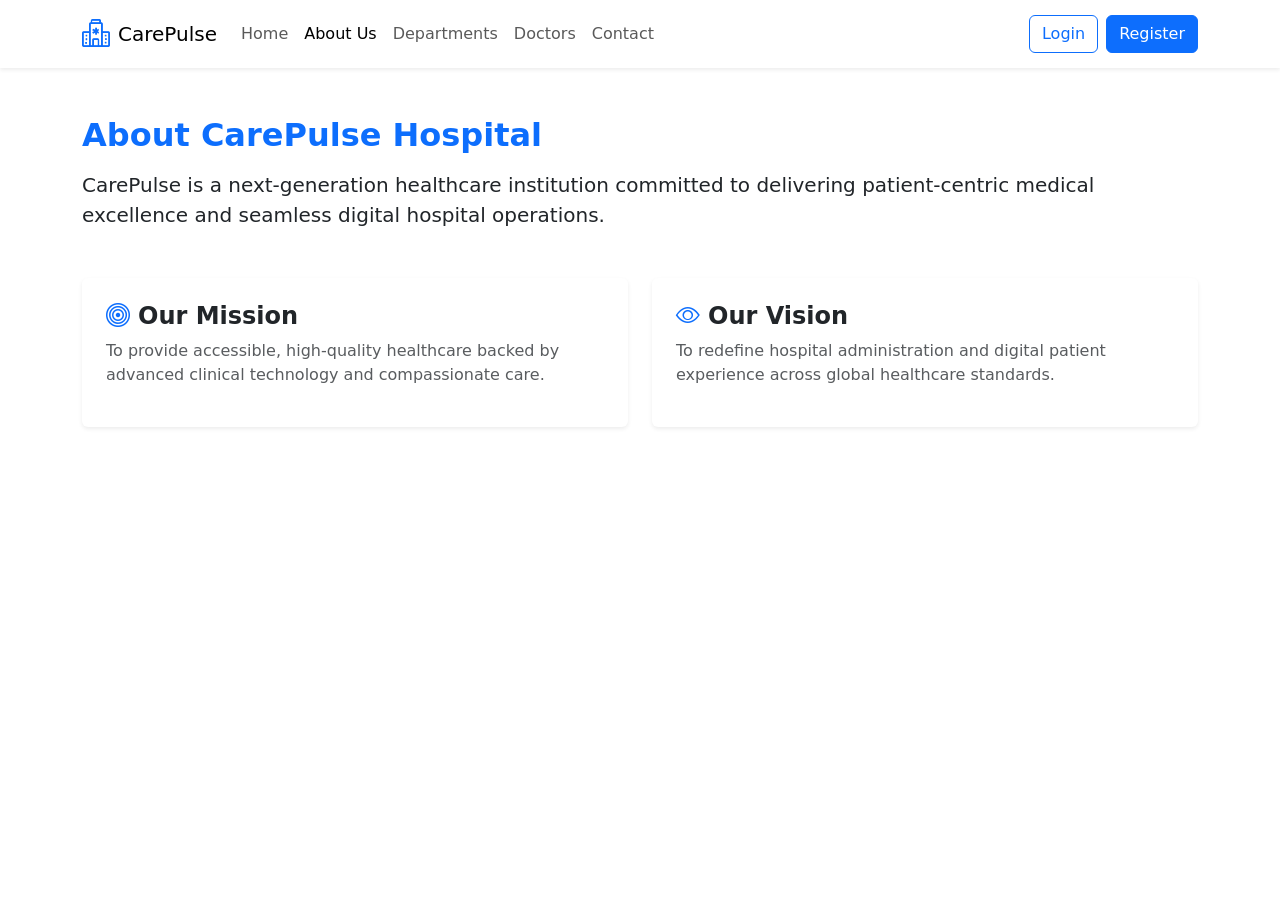
==== frontend/about.html @ 99e7e324 "Initial commit - Patient Management System" ====
<!DOCTYPE html>
<html lang="en">
<head>
    <meta charset="UTF-8">
    <meta name="viewport" content="width=device-width, initial-scale=1.0">
    <title>About Us - CarePulse</title>
    <link href="https://cdn.jsdelivr.net/npm/bootstrap@5.3.2/dist/css/bootstrap.min.css" rel="stylesheet">
    <link href="https://cdn.jsdelivr.net/npm/bootstrap-icons@1.11.1/font/bootstrap-icons.css" rel="stylesheet">
    <link rel="stylesheet" href="/css/style.css">
</head>
<body>
    <nav class="navbar navbar-expand-lg navbar-light bg-white shadow-sm sticky-top">
        <div class="container">
            <a class="navbar-brand d-flex align-items-center" href="/index.html">
                <i class="bi bi-hospital text-primary me-2 fs-3"></i> CarePulse
            </a>
            <div class="collapse navbar-collapse">
                <ul class="navbar-nav me-auto">
                    <li class="nav-item"><a class="nav-link" href="/index.html">Home</a></li>
                    <li class="nav-item"><a class="nav-link active" href="/about.html">About Us</a></li>
                    <li class="nav-item"><a class="nav-link" href="/departments.html">Departments</a></li>
                    <li class="nav-item"><a class="nav-link" href="/doctors.html">Doctors</a></li>
                    <li class="nav-item"><a class="nav-link" href="/contact.html">Contact</a></li>
                </ul>
                <a href="/login.html" class="btn btn-outline-primary me-2">Login</a>
                <a href="/register.html" class="btn btn-primary">Register</a>
            </div>
        </div>
    </nav>

    <div class="container py-5">
        <h2 class="fw-bold mb-3 text-primary">About CarePulse Hospital</h2>
        <p class="lead">CarePulse is a next-generation healthcare institution committed to delivering patient-centric medical excellence and seamless digital hospital operations.</p>
        <div class="row mt-4 g-4">
            <div class="col-md-6">
                <div class="card p-4 border-0 shadow-sm">
                    <h4 class="fw-bold text-dark"><i class="bi bi-bullseye me-2 text-primary"></i>Our Mission</h4>
                    <p class="text-muted">To provide accessible, high-quality healthcare backed by advanced clinical technology and compassionate care.</p>
                </div>
            </div>
            <div class="col-md-6">
                <div class="card p-4 border-0 shadow-sm">
                    <h4 class="fw-bold text-dark"><i class="bi bi-eye me-2 text-primary"></i>Our Vision</h4>
                    <p class="text-muted">To redefine hospital administration and digital patient experience across global healthcare standards.</p>
                </div>
            </div>
        </div>
    </div>
</body>
</html>
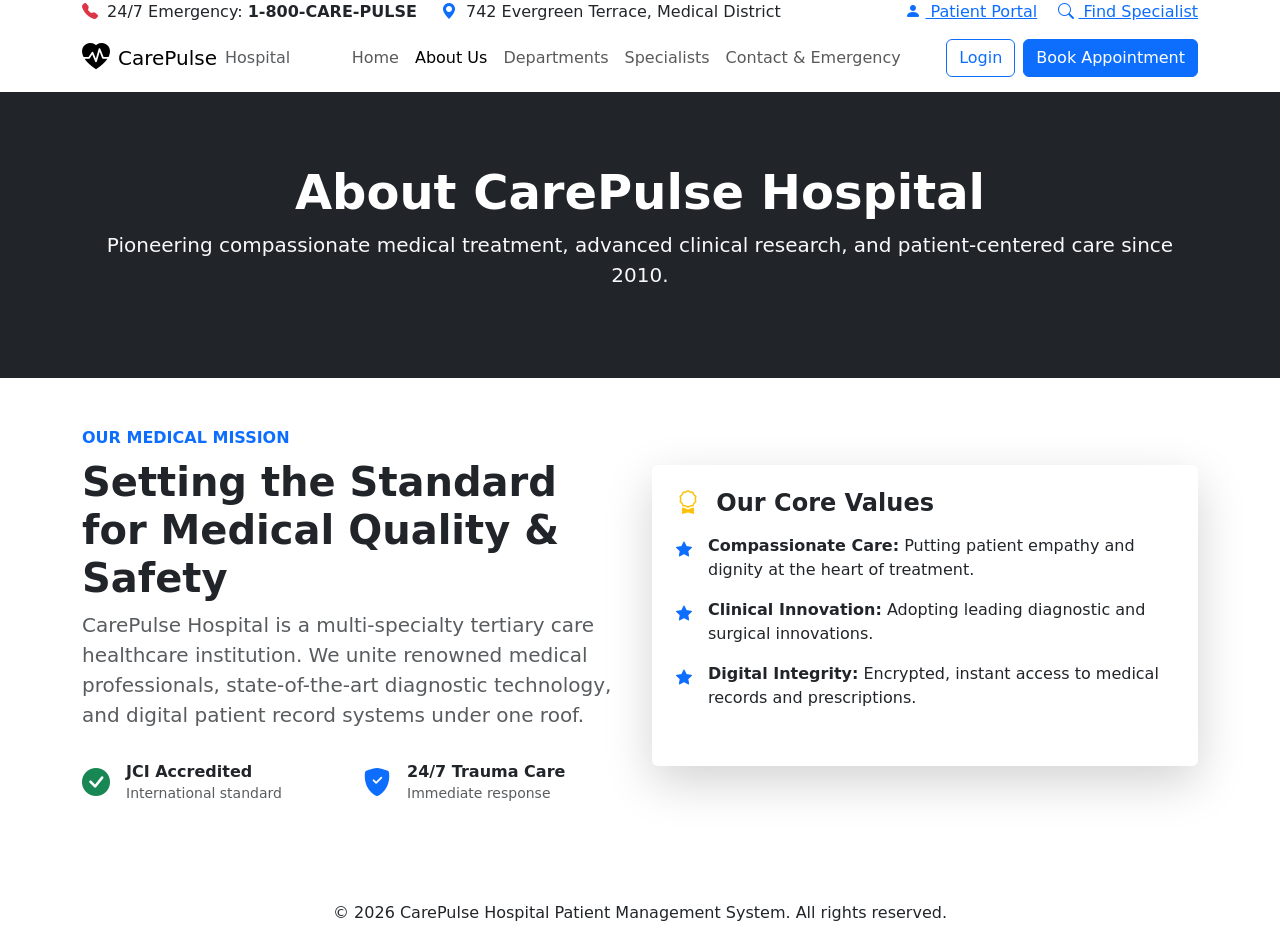
==== commit 7c59a7a7: "Redesign frontend into a professional hospital service website based on Inspo MCP design standards" ====
--- a/frontend/about.html
+++ b/frontend/about.html
@@ -3,49 +3,110 @@
 <head>
     <meta charset="UTF-8">
     <meta name="viewport" content="width=device-width, initial-scale=1.0">
-    <title>About Us - CarePulse</title>
+    <title>About Us | CarePulse Hospital</title>
     <link href="https://cdn.jsdelivr.net/npm/bootstrap@5.3.2/dist/css/bootstrap.min.css" rel="stylesheet">
     <link href="https://cdn.jsdelivr.net/npm/bootstrap-icons@1.11.1/font/bootstrap-icons.css" rel="stylesheet">
     <link rel="stylesheet" href="/css/style.css">
 </head>
 <body>
-    <nav class="navbar navbar-expand-lg navbar-light bg-white shadow-sm sticky-top">
+
+    <!-- Top Emergency & Info Bar -->
+    <div class="top-bar d-none d-md-block">
+        <div class="container d-flex justify-content-between align-items-center">
+            <div class="d-flex gap-4">
+                <span><i class="bi bi-telephone-fill text-danger me-1"></i> 24/7 Emergency: <strong>1-800-CARE-PULSE</strong></span>
+                <span><i class="bi bi-geo-alt-fill text-primary me-1"></i> 742 Evergreen Terrace, Medical District</span>
+            </div>
+            <div>
+                <a href="/login.html" class="me-3"><i class="bi bi-person-fill me-1"></i> Patient Portal</a>
+                <a href="/doctors.html"><i class="bi bi-search me-1"></i> Find Specialist</a>
+            </div>
+        </div>
+    </div>
+
+    <!-- Navigation Bar -->
+    <nav class="navbar navbar-expand-lg sticky-top">
         <div class="container">
             <a class="navbar-brand d-flex align-items-center" href="/index.html">
-                <i class="bi bi-hospital text-primary me-2 fs-3"></i> CarePulse
+                <i class="bi bi-heart-pulse-fill me-2 fs-3"></i> CarePulse <span class="fs-6 text-muted ms-2 fw-normal d-none d-sm-inline">Hospital</span>
             </a>
-            <div class="collapse navbar-collapse">
-                <ul class="navbar-nav me-auto">
+            <button class="navbar-toggler" type="button" data-bs-toggle="collapse" data-bs-target="#navbarNav">
+                <span class="navbar-toggler-icon"></span>
+            </button>
+            <div class="collapse navbar-collapse" id="navbarNav">
+                <ul class="navbar-nav mx-auto">
                     <li class="nav-item"><a class="nav-link" href="/index.html">Home</a></li>
                     <li class="nav-item"><a class="nav-link active" href="/about.html">About Us</a></li>
                     <li class="nav-item"><a class="nav-link" href="/departments.html">Departments</a></li>
-                    <li class="nav-item"><a class="nav-link" href="/doctors.html">Doctors</a></li>
-                    <li class="nav-item"><a class="nav-link" href="/contact.html">Contact</a></li>
+                    <li class="nav-item"><a class="nav-link" href="/doctors.html">Specialists</a></li>
+                    <li class="nav-item"><a class="nav-link" href="/contact.html">Contact & Emergency</a></li>
                 </ul>
-                <a href="/login.html" class="btn btn-outline-primary me-2">Login</a>
-                <a href="/register.html" class="btn btn-primary">Register</a>
+                <div class="d-flex gap-2">
+                    <a href="/login.html" class="btn btn-outline-primary">Login</a>
+                    <a href="/register.html" class="btn btn-primary">Book Appointment</a>
+                </div>
             </div>
         </div>
     </nav>
 
-    <div class="container py-5">
-        <h2 class="fw-bold mb-3 text-primary">About CarePulse Hospital</h2>
-        <p class="lead">CarePulse is a next-generation healthcare institution committed to delivering patient-centric medical excellence and seamless digital hospital operations.</p>
-        <div class="row mt-4 g-4">
-            <div class="col-md-6">
-                <div class="card p-4 border-0 shadow-sm">
-                    <h4 class="fw-bold text-dark"><i class="bi bi-bullseye me-2 text-primary"></i>Our Mission</h4>
-                    <p class="text-muted">To provide accessible, high-quality healthcare backed by advanced clinical technology and compassionate care.</p>
+    <!-- Header Banner -->
+    <section class="py-5 bg-dark text-white position-relative overflow-hidden">
+        <div class="container py-4 text-center">
+            <h1 class="fw-bold display-5">About CarePulse Hospital</h1>
+            <p class="lead text-light max-w-2xl mx-auto">Pioneering compassionate medical treatment, advanced clinical research, and patient-centered care since 2010.</p>
+        </div>
+    </section>
+
+    <!-- Main Content -->
+    <section class="py-5">
+        <div class="container">
+            <div class="row align-items-center mb-5">
+                <div class="col-lg-6 mb-4 mb-lg-0">
+                    <span class="text-primary fw-bold text-uppercase">Our Medical Mission</span>
+                    <h2 class="fw-bold fs-1 mt-2">Setting the Standard for Medical Quality & Safety</h2>
+                    <p class="text-muted fs-5">CarePulse Hospital is a multi-specialty tertiary care healthcare institution. We unite renowned medical professionals, state-of-the-art diagnostic technology, and digital patient record systems under one roof.</p>
+                    <div class="row g-3 mt-3">
+                        <div class="col-6">
+                            <div class="d-flex align-items-center">
+                                <i class="bi bi-check-circle-fill text-success fs-3 me-3"></i>
+                                <div>
+                                    <h6 class="fw-bold mb-0">JCI Accredited</h6>
+                                    <small class="text-muted">International standard</small>
+                                </div>
+                            </div>
+                        </div>
+                        <div class="col-6">
+                            <div class="d-flex align-items-center">
+                                <i class="bi bi-shield-fill-check text-primary fs-3 me-3"></i>
+                                <div>
+                                    <h6 class="fw-bold mb-0">24/7 Trauma Care</h6>
+                                    <small class="text-muted">Immediate response</small>
+                                </div>
+                            </div>
+                        </div>
+                    </div>
                 </div>
-            </div>
-            <div class="col-md-6">
-                <div class="card p-4 border-0 shadow-sm">
-                    <h4 class="fw-bold text-dark"><i class="bi bi-eye me-2 text-primary"></i>Our Vision</h4>
-                    <p class="text-muted">To redefine hospital administration and digital patient experience across global healthcare standards.</p>
+                <div class="col-lg-6">
+                    <div class="card border-0 shadow-lg p-4 bg-white">
+                        <h4 class="fw-bold mb-3"><i class="bi bi-award text-warning me-2"></i> Our Core Values</h4>
+                        <ul class="list-unstyled">
+                            <li class="mb-3 d-flex"><i class="bi bi-star-fill text-primary me-3 mt-1"></i><div><strong>Compassionate Care:</strong> Putting patient empathy and dignity at the heart of treatment.</div></li>
+                            <li class="mb-3 d-flex"><i class="bi bi-star-fill text-primary me-3 mt-1"></i><div><strong>Clinical Innovation:</strong> Adopting leading diagnostic and surgical innovations.</div></li>
+                            <li class="mb-3 d-flex"><i class="bi bi-star-fill text-primary me-3 mt-1"></i><div><strong>Digital Integrity:</strong> Encrypted, instant access to medical records and prescriptions.</div></li>
+                        </ul>
+                    </div>
                 </div>
             </div>
         </div>
-    </div>
+    </section>
+
+    <!-- Footer -->
+    <footer>
+        <div class="container text-center">
+            <p class="mb-0">&copy; 2026 CarePulse Hospital Patient Management System. All rights reserved.</p>
+        </div>
+    </footer>
+
+    <script src="https://cdn.jsdelivr.net/npm/bootstrap@5.3.2/dist/js/bootstrap.bundle.min.js"></script>
 </body>
 </html>
-
